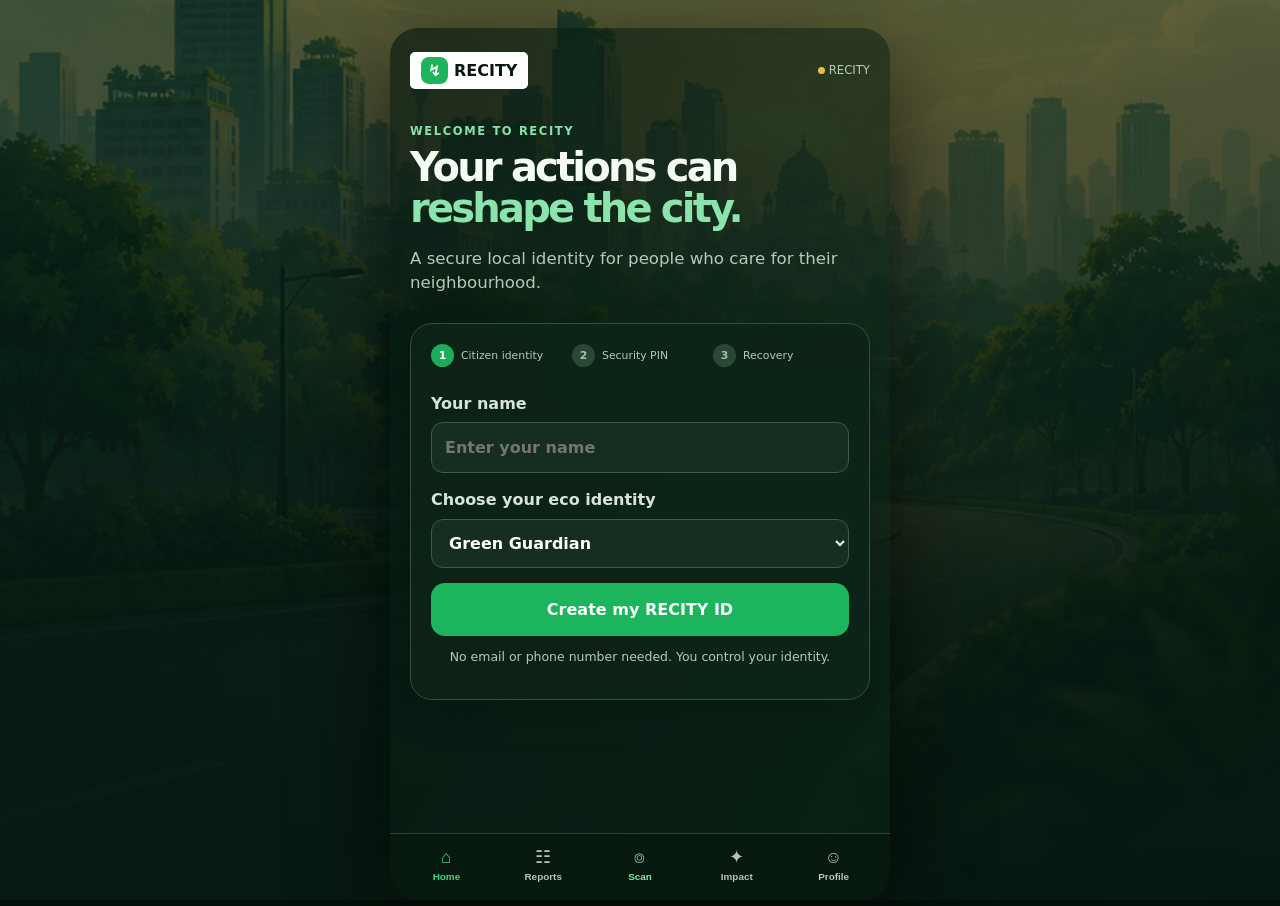
==== index.html @ 8b2c0c82 "Initialize Recity Waste Intelligence OS" ====
<!doctype html><html lang="en"><head><meta charset="UTF-8"/><meta name="viewport" content="width=device-width,initial-scale=1"/><meta name="theme-color" content="#06170f"/><title>RECITY — Waste Intelligence OS</title><link rel="icon" href="public/favicon.svg"/><link rel="stylesheet" href="styles.css"/></head><body><div class="city-scene" aria-hidden="true"></div><main class="app"><header><a class="brand" href="#dashboard"><i>↯</i> RECITY</a><div class="online"><span></span> RECITY</div></header><section id="onboarding" class="screen active"><p class="kicker">WELCOME TO RECITY</p><h1>Your actions can<br/><em>reshape the city.</em></h1><p class="lead">A secure local identity for people who care for their neighbourhood.</p><article class="panel onboarding-card"><div class="step"><b>1</b><span>Citizen identity</span><b>2</b><span>Security PIN</span><b>3</b><span>Recovery</span></div><label>Your name<input id="citizen-name" placeholder="Enter your name" autocomplete="name"/></label><label>Choose your eco identity<select id="eco-title"><option>Seedling</option><option>Eco Explorer</option><option selected>Green Guardian</option><option>City Shaper</option></select></label><button id="start" class="primary">Create my RECITY ID</button><p class="small">No email or phone number needed. You control your identity.</p></article></section><section id="dashboard" class="screen"><p class="kicker">GOOD MORNING</p><div class="title-row"><h1 id="welcome">Green Guardian</h1><button class="avatar" data-go="profile">OG</button></div><p class="recity-id">RECITY ID · <span id="identity">RCY-UDG-7K4P-9X2N</span></p><article class="scan-card"><p class="kicker">WASTE INTELLIGENCE</p><h2>What can this become?</h2><p>Scan waste to get a stable action, safe guidance, and a chance to create impact.</p><button class="light" data-go="scan">Scan waste</button></article><div class="metrics"><article><b>0</b><span>Verified points</span></article><article><b>0 kg</b><span>Waste diverted</span></article><article><b>0</b><span>Actions verified</span></article></div><div class="section-head"><h2>Active reports</h2><button data-go="reports">See all</button></div><article class="report-card"><i class="status-dot"></i><div><b>No reports yet</b><small>Your submitted reports will appear here.</small></div></article></section><section id="scan" class="screen"><button class="back" data-go="dashboard">‹ Back</button><p class="kicker">NEW WASTE CHECK</p><h1>See the next<br/>best action.</h1><article class="upload panel"><div class="scan-icon">⌾</div><h2>Take a clear photo</h2><p>The AI identifies the item. Recity’s safety rules decide the final action.</p><label class="primary">Take or upload a photo<input type="file" id="photo" accept="image/*" capture="environment" hidden/></label></article><aside class="notice"><b>Privacy first</b><span>Your image is analysed securely and never made public without your permission.</span></aside></section><section id="analysis" class="screen"><button class="back" data-go="scan">‹ Back</button><p class="kicker">ANALYSIS RESULT</p><h1>Waste check</h1><div id="photo-preview" class="photo-preview"><span>Photo preview</span></div><article class="decision panel"><p class="kicker">FINAL ACTION</p><h2>Reuse with care</h2><p>Detection is AI-assisted. This recommendation will be made consistent by Recity’s verified safety rules.</p><div class="scores"><span>Reusable <b>0%</b></span><span>Recyclable <b>0%</b></span><span>Hazard <b>0%</b></span></div></article><div class="section-head"><h2>Detected items</h2><span>Awaiting scan</span></div><article class="item"><i>♻</i><div><b>Plastic bottle</b><small>PET · empty · clean</small></div><em>Reusable</em></article><article class="item"><i>♻</i><div><b>Aluminium can</b><small>Metal · recyclable</small></div><em>Recycle</em></article><button class="primary" data-go="reuse">Explore reuse guide</button><button class="secondary" data-go="report">Report for collection</button></section><section id="reuse" class="screen"><button class="back" data-go="analysis">‹ Back</button><p class="kicker">VERIFIED REUSE GUIDE</p><h1>Bottle herb planter</h1><article class="reuse-hero"><span>🌱</span><div><b>Easy · 15 minutes</b><p>Give an empty bottle a useful new role at home.</p></div></article><article class="panel guide"><h2>What you need</h2><p>Clean plastic bottle · scissors · soil · small plant</p><h2>Steps</h2><ol><li>Mark a cutting line.</li><li>Carefully cut the bottle.</li><li>Make drainage holes.</li><li>Add soil and plant.</li></ol><aside>⚠ Ask for help with sharp edges.</aside></article><button class="primary" id="verify-reuse">Mark as completed</button></section><section id="report" class="screen"><button class="back" data-go="analysis">‹ Back</button><p class="kicker">CIVIC REPORT</p><h1>Report this waste</h1><article class="panel form"><label>Report title<input value="Mixed household waste"/></label><label>Notes<textarea placeholder="Add a helpful detail (optional)"></textarea></label><div class="location"><div><b id="location-label">Location not attached</b><small>Sharing a precise location helps the team respond.</small></div><button id="get-location">Use my location</button></div><button id="submit-report" class="primary">Submit report</button></article></section><section id="reports" class="screen"><p class="kicker">YOUR REPORTS</p><h1>Report history</h1><p class="lead">Every update has a clear status and time record.</p><div class="timeline"><article><i class="submitted">✓</i><div><b>Submitted</b><small>Your report was received</small></div><time>Now</time></article><article><i>⌾</i><div><b>AI checked</b><small>Waiting for verification</small></div><time>Next</time></article><article><i>⌾</i><div><b>Verified → Assigned → Collected</b><small>Team workflow begins after verification</small></div></article></div></section><section id="impact" class="screen"><p class="kicker">VERIFIED IMPACT</p><h1>Grow with your city.</h1><article class="impact"><b>0</b><p>Eco points are earned only after a verified action.</p><div><i></i></div><small>Start your first verified action to grow.</small></article><div class="levels"><article class="complete"><i>1</i><b>Seedling</b><small>0 pts</small></article><article class="current"><i>2</i><b>Green Guardian</b><small>200 pts</small></article><article><i>3</i><b>Eco Explorer</b><small>500 pts</small></article><article><i>4</i><b>City Shaper</b><small>1,000 pts</small></article></div></section><section id="profile" class="screen"><p class="kicker">RECITY IDENTITY</p><h1>Profile & security</h1><article class="panel profile"><i>OG</i><div><b id="profile-name">Green Guardian</b><small id="profile-id">RCY-UDG-7K4P-9X2N</small></div></article><article class="panel"><h2>Account security</h2><p>Your PIN is never stored as plain text. Recovery code access will be configured in the secure server phase.</p><button class="secondary">View recovery options</button></article></section><nav><button class="selected" data-go="dashboard">⌂<span>Home</span></button><button data-go="reports">☷<span>Reports</span></button><button data-go="scan" class="scan-nav">⌾<span>Scan</span></button><button data-go="impact">✦<span>Impact</span></button><button data-go="profile">☺<span>Profile</span></button></nav><div id="toast" role="status"></div></main><script src="app.js"></script></body></html>
---- styles.css ----
:root{--ink:#06170f;--panel:#10291c;--line:#31513d;--green:#1db45e;--lime:#dff6cb;--white:#f5faf5;--muted:#b6c9bb}*{box-sizing:border-box}body{margin:0;background:#041009;color:var(--white);font:16px/1.45 Inter,system-ui,sans-serif}.city-scene{position:fixed;inset:0;z-index:-2;background:radial-gradient(circle at 75% 18%,#269b5c55,transparent 28%),linear-gradient(#06170fde,#06170ff8),url('assets/city-green.png') center bottom/cover}.app{width:min(100%,500px);margin:auto;min-height:100vh;padding:24px 20px 104px;background:#06170fad}header{display:flex;justify-content:space-between;align-items:center;margin-bottom:34px}.brand{font-weight:900;text-decoration:none;color:#06170f;background:#fff;padding:7px 11px;border-radius:5px}.brand i{font-style:normal;background:var(--green);color:#fff;border-radius:8px;padding:4px 7px}.online{font-size:.73rem;color:var(--muted)}.online span{display:inline-block;width:7px;height:7px;border-radius:50%;background:#e7bd47}.screen{display:none;animation:up .35s ease}.screen.active{display:block}.kicker{font-size:.72rem;font-weight:900;letter-spacing:.14em;color:#85e4aa;margin:0 0 7px}h1{font-size:2.5rem;line-height:1.04;letter-spacing:-.07em;margin:0 0 13px}h1 em{font-style:normal;color:#8be4ab}.lead{color:var(--muted);font-size:1.04rem}.panel,.report-card,.item{background:#0d2418eF;border:1px solid var(--line);border-radius:22px;padding:20px}.onboarding-card{margin-top:28px}.step{display:grid;grid-template-columns:25px 1fr 25px 1fr 25px 1fr;gap:5px;align-items:center;font-size:.68rem;color:var(--muted);margin-bottom:25px}.step b{display:grid;place-items:center;width:23px;height:23px;background:#1cac5a;border-radius:50%;color:#fff}.step b:nth-of-type(2),.step b:nth-of-type(3){background:#294735;color:#a5c1ae}label{display:grid;gap:7px;font-weight:750;margin:15px 0;color:#d8e4da}input,select,textarea{padding:13px;border-radius:12px;border:1px solid #385d45;background:#162e20;color:#fff;font:inherit}textarea{min-height:94px;resize:vertical}.small{color:var(--muted);font-size:.78rem;text-align:center}.primary,.secondary,.light{font:inherit;font-weight:850;border:0;border-radius:14px;padding:15px 17px;width:100%;cursor:pointer}.primary{background:var(--green);color:#fff}.secondary{background:#173824;color:#bdf0cb;border:1px solid #3c754e;margin-top:12px}.light{background:#fff;color:#087337;width:auto}.title-row,.section-head{display:flex;justify-content:space-between;align-items:center}.title-row h1{margin:0}.avatar{width:42px;height:42px;border:1px solid #7fe7a9;background:#184c2e;color:#fff;border-radius:50%;font-weight:800}.recity-id{font-size:.78rem;color:var(--muted);margin:6px 0 23px}.scan-card{padding:27px;border-radius:26px;background:linear-gradient(135deg,#086630,#18a858);box-shadow:0 12px 35px #0005}.scan-card h2{font-size:1.8rem;margin:5px 0}.scan-card p:not(.kicker){color:#dff3e2;max-width:300px}.metrics{display:grid;grid-template-columns:repeat(3,1fr);gap:9px;margin:22px 0 30px}.metrics article{padding:14px 10px;background:#0d2619d9;border:1px solid var(--line);border-radius:17px}.metrics b{font-size:1.25rem;display:block}.metrics span{font-size:.68rem;color:var(--muted)}.section-head h2{font-size:1.25rem}.section-head button{background:none;border:0;color:#71dc98;font-weight:800}.report-card,.item{display:flex;align-items:center;gap:12px;margin:11px 0;padding:15px}.report-card div,.item div{display:grid;gap:3px;flex:1}.report-card small,.item small{color:var(--muted);font-size:.78rem}.status-dot{width:13px;height:13px;border-radius:50%;background:#e7c755}.status-dot.verified{background:#37c46d}.report-card em,.item em{font-size:.7rem;font-style:normal;padding:6px 8px;border-radius:15px;background:#e2f7de;color:#1b6334;font-weight:900}.back{background:none;border:0;color:#cce1d1;padding:0;font:inherit;margin-bottom:17px;cursor:pointer}.upload{text-align:center;padding:38px 22px;border-style:dashed;border-width:2px}.scan-icon{font-size:4.5rem;color:#8be9ae}.upload p{color:var(--muted)}.notice{display:flex;gap:9px;margin:18px 5px;color:var(--muted);font-size:.78rem}.notice b{color:#a4ebbb}.photo-preview{height:205px;border-radius:22px;background:linear-gradient(140deg,#265b3c,#7ece8b,#0d3d27);display:grid;place-items:center;color:#d5f7db;margin:18px 0}.decision{background:linear-gradient(135deg,#124629,#0e6d3c)}.decision h2{margin:3px 0}.decision p{color:#cfe9d6}.scores{display:flex;gap:7px;flex-wrap:wrap}.scores span{padding:8px 9px;border-radius:12px;background:#e2f8d8;color:#195331;font-size:.72rem;font-weight:700}.scores b{display:block;font-size:1rem}.item i{font-size:1.5rem;color:#89e9a7}.section-head>span{font-size:.75rem;color:var(--muted)}.reuse-hero{display:flex;gap:16px;align-items:center;padding:20px;background:linear-gradient(135deg,#e5f9ce,#fcf1c4);color:#174425;border-radius:22px}.reuse-hero span{font-size:3rem}.reuse-hero p{margin:4px 0 0}.guide h2{font-size:1.1rem;margin-top:20px}.guide ol{padding-left:22px}.guide li{margin:10px 0}.guide aside{padding:12px;background:#542a27;border:1px solid #9d6764;border-radius:12px}.location{display:flex;gap:12px;border-top:1px solid var(--line);padding-top:18px;margin-top:20px}.location div{display:grid;gap:4px;flex:1}.location small{font-size:.75rem;color:var(--muted)}.location button{height:max-content;padding:9px;background:#dbf4dd;border:0;border-radius:10px;color:#146032;font-weight:800}.timeline article{display:grid;grid-template-columns:35px 1fr auto;gap:12px;align-items:center;padding:18px 0;border-bottom:1px solid var(--line)}.timeline i{display:grid;place-items:center;width:30px;height:30px;border-radius:50%;background:#1b4129;font-style:normal}.timeline i.submitted{background:#1ab359}.timeline small{display:block;color:var(--muted);font-size:.78rem}.timeline time{font-size:.72rem;color:var(--muted)}.impact{padding:25px;border-radius:23px;background:linear-gradient(135deg,#d9f8cd,#fff2bf);color:#15512c}.impact b{font-size:3.8rem}.impact p{margin:0 0 16px}.impact div{height:12px;border-radius:20px;background:#a9d4a5;overflow:hidden}.impact i{display:block;width:48%;height:100%;background:#14a852;animation:fill 1.2s ease}.impact small{display:block;margin-top:9px}.levels{display:grid;gap:10px;margin-top:23px}.levels article{display:grid;grid-template-columns:35px 1fr auto;gap:10px;align-items:center;border:1px solid var(--line);border-radius:16px;padding:13px;color:var(--muted)}.levels i{display:grid;place-items:center;width:30px;height:30px;border-radius:50%;background:#274837;color:#fff;font-style:normal}.levels b{color:#fff}.levels .complete i,.levels .current i{background:var(--green)}.levels .current{border-color:#50d27c;box-shadow:0 0 0 2px #40c46624}.profile{display:flex;align-items:center;gap:15px}.profile>i{display:grid;place-items:center;width:50px;height:50px;border-radius:50%;background:#1da658;font-style:normal;font-weight:900}.profile div{display:grid;gap:4px}.profile small{color:var(--muted)}nav{position:fixed;bottom:0;left:50%;transform:translateX(-50%);width:min(100%,500px);padding:12px 8px 17px;background:#081a10f5;border-top:1px solid #284735;display:grid;grid-template-columns:repeat(5,1fr);z-index:2}nav button{border:0;background:none;color:#b4c5b7;display:grid;gap:3px;place-items:center;font-size:1.1rem;cursor:pointer}nav span{font-size:.62rem;font-weight:750}nav .selected{color:#47d77a}.scan-nav{color:#84eaa8!important}#toast{position:fixed;bottom:92px;left:50%;transform:translate(-50%,20px);opacity:0;transition:.3s;background:#dcf7d9;color:#195b2e;padding:12px 15px;border-radius:12px;font-weight:800;font-size:.85rem;z-index:3;white-space:nowrap}#toast.show{opacity:1;transform:translate(-50%,0)}@keyframes up{from{opacity:0;transform:translateY(10px)}to{opacity:1;transform:none}}@keyframes fill{from{width:0}to{width:48%}}@media(min-width:650px){body{padding:28px}.app{border-radius:28px;box-shadow:0 30px 90px #0009;min-height:850px}nav{border-radius:0 0 28px 28px}}
/* Recity v2.1 visual system — city-led, animated, and mobile-first */
.city-scene{background:linear-gradient(180deg,#06170f9e 0%,#06170fe6 65%,#06170ff5 100%),url('assets/city-green.png') center bottom/cover no-repeat!important;animation:cityBreathe 16s ease-in-out infinite alternate}
.app{background:linear-gradient(120deg,#06170fa8,#09271775)!important}
.scan-card{min-height:330px;text-align:center;align-items:center;display:flex;flex-direction:column;justify-content:center;background:linear-gradient(145deg,#075027e8,#17a959d9)!important;position:relative;overflow:hidden}
.scan-card::before{content:'⌾';position:absolute;font-size:15rem;line-height:1;color:#b7f8c21c;right:-44px;top:-32px}.scan-card>*{position:relative}.scan-card h2{font-size:2.15rem}.scan-card p:not(.kicker){max-width:285px}.scan-card .light{margin-top:10px}
.panel,.report-card,.item,.levels article{backdrop-filter:blur(12px);box-shadow:0 14px 36px #0000002b}.metrics article{background:#0c261bd9!important}.upload{background:linear-gradient(145deg,#0c3c25eF,#0d2d1fee)!important}.photo-preview{box-shadow:inset 0 0 0 1px #a4f4b33b,0 12px 30px #0006}.impact,.reuse-hero{box-shadow:0 14px 34px #0004}@keyframes cityBreathe{from{background-position:center 54%}to{background-position:center 48%}}
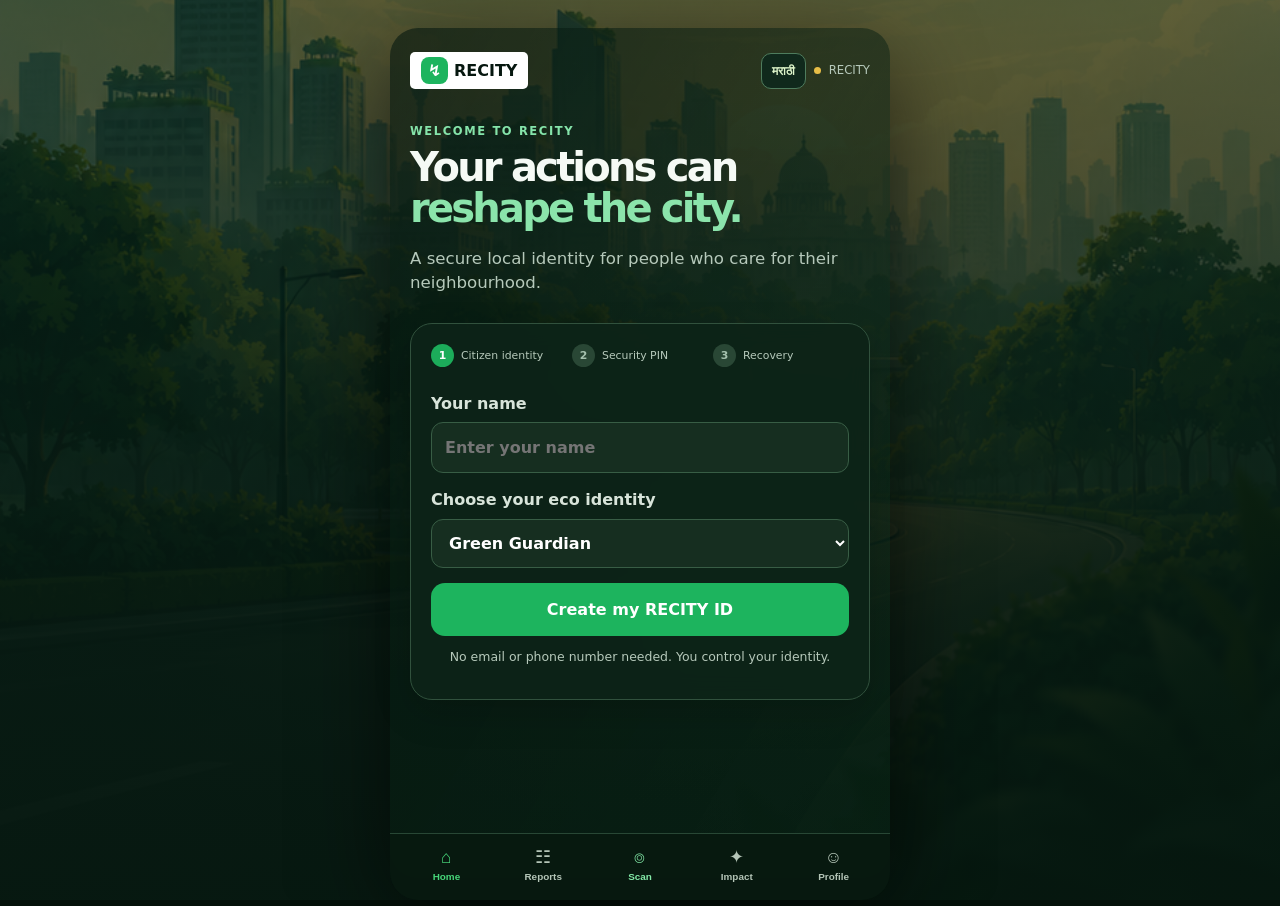
==== commit 24e65ce3: "Add Marathi switch and mobile-first layout refinements" ====
--- a/index.html
+++ b/index.html
@@ -1 +1 @@
-<!doctype html><html lang="en"><head><meta charset="UTF-8"/><meta name="viewport" content="width=device-width,initial-scale=1"/><meta name="theme-color" content="#06170f"/><title>RECITY — Waste Intelligence OS</title><link rel="icon" href="public/favicon.svg"/><link rel="stylesheet" href="styles.css"/></head><body><div class="city-scene" aria-hidden="true"></div><main class="app"><header><a class="brand" href="#dashboard"><i>↯</i> RECITY</a><div class="online"><span></span> RECITY</div></header><section id="onboarding" class="screen active"><p class="kicker">WELCOME TO RECITY</p><h1>Your actions can<br/><em>reshape the city.</em></h1><p class="lead">A secure local identity for people who care for their neighbourhood.</p><article class="panel onboarding-card"><div class="step"><b>1</b><span>Citizen identity</span><b>2</b><span>Security PIN</span><b>3</b><span>Recovery</span></div><label>Your name<input id="citizen-name" placeholder="Enter your name" autocomplete="name"/></label><label>Choose your eco identity<select id="eco-title"><option>Seedling</option><option>Eco Explorer</option><option selected>Green Guardian</option><option>City Shaper</option></select></label><button id="start" class="primary">Create my RECITY ID</button><p class="small">No email or phone number needed. You control your identity.</p></article></section><section id="dashboard" class="screen"><p class="kicker">GOOD MORNING</p><div class="title-row"><h1 id="welcome">Green Guardian</h1><button class="avatar" data-go="profile">OG</button></div><p class="recity-id">RECITY ID · <span id="identity">RCY-UDG-7K4P-9X2N</span></p><article class="scan-card"><p class="kicker">WASTE INTELLIGENCE</p><h2>What can this become?</h2><p>Scan waste to get a stable action, safe guidance, and a chance to create impact.</p><button class="light" data-go="scan">Scan waste</button></article><div class="metrics"><article><b>0</b><span>Verified points</span></article><article><b>0 kg</b><span>Waste diverted</span></article><article><b>0</b><span>Actions verified</span></article></div><div class="section-head"><h2>Active reports</h2><button data-go="reports">See all</button></div><article class="report-card"><i class="status-dot"></i><div><b>No reports yet</b><small>Your submitted reports will appear here.</small></div></article></section><section id="scan" class="screen"><button class="back" data-go="dashboard">‹ Back</button><p class="kicker">NEW WASTE CHECK</p><h1>See the next<br/>best action.</h1><article class="upload panel"><div class="scan-icon">⌾</div><h2>Take a clear photo</h2><p>The AI identifies the item. Recity’s safety rules decide the final action.</p><label class="primary">Take or upload a photo<input type="file" id="photo" accept="image/*" capture="environment" hidden/></label></article><aside class="notice"><b>Privacy first</b><span>Your image is analysed securely and never made public without your permission.</span></aside></section><section id="analysis" class="screen"><button class="back" data-go="scan">‹ Back</button><p class="kicker">ANALYSIS RESULT</p><h1>Waste check</h1><div id="photo-preview" class="photo-preview"><span>Photo preview</span></div><article class="decision panel"><p class="kicker">FINAL ACTION</p><h2>Reuse with care</h2><p>Detection is AI-assisted. This recommendation will be made consistent by Recity’s verified safety rules.</p><div class="scores"><span>Reusable <b>0%</b></span><span>Recyclable <b>0%</b></span><span>Hazard <b>0%</b></span></div></article><div class="section-head"><h2>Detected items</h2><span>Awaiting scan</span></div><article class="item"><i>♻</i><div><b>Plastic bottle</b><small>PET · empty · clean</small></div><em>Reusable</em></article><article class="item"><i>♻</i><div><b>Aluminium can</b><small>Metal · recyclable</small></div><em>Recycle</em></article><button class="primary" data-go="reuse">Explore reuse guide</button><button class="secondary" data-go="report">Report for collection</button></section><section id="reuse" class="screen"><button class="back" data-go="analysis">‹ Back</button><p class="kicker">VERIFIED REUSE GUIDE</p><h1>Bottle herb planter</h1><article class="reuse-hero"><span>🌱</span><div><b>Easy · 15 minutes</b><p>Give an empty bottle a useful new role at home.</p></div></article><article class="panel guide"><h2>What you need</h2><p>Clean plastic bottle · scissors · soil · small plant</p><h2>Steps</h2><ol><li>Mark a cutting line.</li><li>Carefully cut the bottle.</li><li>Make drainage holes.</li><li>Add soil and plant.</li></ol><aside>⚠ Ask for help with sharp edges.</aside></article><button class="primary" id="verify-reuse">Mark as completed</button></section><section id="report" class="screen"><button class="back" data-go="analysis">‹ Back</button><p class="kicker">CIVIC REPORT</p><h1>Report this waste</h1><article class="panel form"><label>Report title<input value="Mixed household waste"/></label><label>Notes<textarea placeholder="Add a helpful detail (optional)"></textarea></label><div class="location"><div><b id="location-label">Location not attached</b><small>Sharing a precise location helps the team respond.</small></div><button id="get-location">Use my location</button></div><button id="submit-report" class="primary">Submit report</button></article></section><section id="reports" class="screen"><p class="kicker">YOUR REPORTS</p><h1>Report history</h1><p class="lead">Every update has a clear status and time record.</p><div class="timeline"><article><i class="submitted">✓</i><div><b>Submitted</b><small>Your report was received</small></div><time>Now</time></article><article><i>⌾</i><div><b>AI checked</b><small>Waiting for verification</small></div><time>Next</time></article><article><i>⌾</i><div><b>Verified → Assigned → Collected</b><small>Team workflow begins after verification</small></div></article></div></section><section id="impact" class="screen"><p class="kicker">VERIFIED IMPACT</p><h1>Grow with your city.</h1><article class="impact"><b>0</b><p>Eco points are earned only after a verified action.</p><div><i></i></div><small>Start your first verified action to grow.</small></article><div class="levels"><article class="complete"><i>1</i><b>Seedling</b><small>0 pts</small></article><article class="current"><i>2</i><b>Green Guardian</b><small>200 pts</small></article><article><i>3</i><b>Eco Explorer</b><small>500 pts</small></article><article><i>4</i><b>City Shaper</b><small>1,000 pts</small></article></div></section><section id="profile" class="screen"><p class="kicker">RECITY IDENTITY</p><h1>Profile & security</h1><article class="panel profile"><i>OG</i><div><b id="profile-name">Green Guardian</b><small id="profile-id">RCY-UDG-7K4P-9X2N</small></div></article><article class="panel"><h2>Account security</h2><p>Your PIN is never stored as plain text. Recovery code access will be configured in the secure server phase.</p><button class="secondary">View recovery options</button></article></section><nav><button class="selected" data-go="dashboard">⌂<span>Home</span></button><button data-go="reports">☷<span>Reports</span></button><button data-go="scan" class="scan-nav">⌾<span>Scan</span></button><button data-go="impact">✦<span>Impact</span></button><button data-go="profile">☺<span>Profile</span></button></nav><div id="toast" role="status"></div></main><script src="app.js"></script></body></html>
+<!doctype html><html lang="en"><head><meta charset="UTF-8"/><meta name="viewport" content="width=device-width,initial-scale=1"/><meta name="theme-color" content="#06170f"/><title>RECITY — Waste Intelligence OS</title><link rel="icon" href="public/favicon.svg"/><link rel="stylesheet" href="styles.css"/></head><body><div class="city-scene" aria-hidden="true"></div><main class="app"><header><a class="brand" href="#dashboard"><i>↯</i> RECITY</a><div class="online"><button id="language-toggle" type="button" aria-label="Switch language">मराठी</button><span></span> RECITY</div></header><section id="onboarding" class="screen active"><p class="kicker">WELCOME TO RECITY</p><h1>Your actions can<br/><em>reshape the city.</em></h1><p class="lead">A secure local identity for people who care for their neighbourhood.</p><article class="panel onboarding-card"><div class="step"><b>1</b><span>Citizen identity</span><b>2</b><span>Security PIN</span><b>3</b><span>Recovery</span></div><label>Your name<input id="citizen-name" placeholder="Enter your name" autocomplete="name"/></label><label>Choose your eco identity<select id="eco-title"><option>Seedling</option><option>Eco Explorer</option><option selected>Green Guardian</option><option>City Shaper</option></select></label><button id="start" class="primary">Create my RECITY ID</button><p class="small">No email or phone number needed. You control your identity.</p></article></section><section id="dashboard" class="screen"><p class="kicker">GOOD MORNING</p><div class="title-row"><h1 id="welcome">Green Guardian</h1><button class="avatar" data-go="profile">OG</button></div><p class="recity-id">RECITY ID · <span id="identity">RCY-UDG-7K4P-9X2N</span></p><article class="scan-card"><p class="kicker">WASTE INTELLIGENCE</p><h2>What can this become?</h2><p>Scan waste to get a stable action, safe guidance, and a chance to create impact.</p><button class="light" data-go="scan">Scan waste</button></article><div class="metrics"><article><b>0</b><span>Verified points</span></article><article><b>0 kg</b><span>Waste diverted</span></article><article><b>0</b><span>Actions verified</span></article></div><div class="section-head"><h2>Active reports</h2><button data-go="reports">See all</button></div><article class="report-card"><i class="status-dot"></i><div><b>No reports yet</b><small>Your submitted reports will appear here.</small></div></article></section><section id="scan" class="screen"><button class="back" data-go="dashboard">‹ Back</button><p class="kicker">NEW WASTE CHECK</p><h1>See the next<br/>best action.</h1><article class="upload panel"><div class="scan-icon">⌾</div><h2>Take a clear photo</h2><p>The AI identifies the item. Recity’s safety rules decide the final action.</p><label class="primary">Take or upload a photo<input type="file" id="photo" accept="image/*" capture="environment" hidden/></label></article><aside class="notice"><b>Privacy first</b><span>Your image is analysed securely and never made public without your permission.</span></aside></section><section id="analysis" class="screen"><button class="back" data-go="scan">‹ Back</button><p class="kicker">ANALYSIS RESULT</p><h1>Waste check</h1><div id="photo-preview" class="photo-preview"><span>Photo preview</span></div><article class="decision panel"><p class="kicker">FINAL ACTION</p><h2>Reuse with care</h2><p>Detection is AI-assisted. This recommendation will be made consistent by Recity’s verified safety rules.</p><div class="scores"><span>Reusable <b>0%</b></span><span>Recyclable <b>0%</b></span><span>Hazard <b>0%</b></span></div></article><div class="section-head"><h2>Detected items</h2><span>Awaiting scan</span></div><article class="item"><i>♻</i><div><b>Plastic bottle</b><small>PET · empty · clean</small></div><em>Reusable</em></article><article class="item"><i>♻</i><div><b>Aluminium can</b><small>Metal · recyclable</small></div><em>Recycle</em></article><button class="primary" data-go="reuse">Explore reuse guide</button><button class="secondary" data-go="report">Report for collection</button></section><section id="reuse" class="screen"><button class="back" data-go="analysis">‹ Back</button><p class="kicker">VERIFIED REUSE GUIDE</p><h1>Bottle herb planter</h1><article class="reuse-hero"><span>🌱</span><div><b>Easy · 15 minutes</b><p>Give an empty bottle a useful new role at home.</p></div></article><article class="panel guide"><h2>What you need</h2><p>Clean plastic bottle · scissors · soil · small plant</p><h2>Steps</h2><ol><li>Mark a cutting line.</li><li>Carefully cut the bottle.</li><li>Make drainage holes.</li><li>Add soil and plant.</li></ol><aside>⚠ Ask for help with sharp edges.</aside></article><button class="primary" id="verify-reuse">Mark as completed</button></section><section id="report" class="screen"><button class="back" data-go="analysis">‹ Back</button><p class="kicker">CIVIC REPORT</p><h1>Report this waste</h1><article class="panel form"><label>Report title<input value="Mixed household waste"/></label><label>Notes<textarea placeholder="Add a helpful detail (optional)"></textarea></label><div class="location"><div><b id="location-label">Location not attached</b><small>Sharing a precise location helps the team respond.</small></div><button id="get-location">Use my location</button></div><button id="submit-report" class="primary">Submit report</button></article></section><section id="reports" class="screen"><p class="kicker">YOUR REPORTS</p><h1>Report history</h1><p class="lead">Every update has a clear status and time record.</p><div class="timeline"><article><i class="submitted">✓</i><div><b>Submitted</b><small>Your report was received</small></div><time>Now</time></article><article><i>⌾</i><div><b>AI checked</b><small>Waiting for verification</small></div><time>Next</time></article><article><i>⌾</i><div><b>Verified → Assigned → Collected</b><small>Team workflow begins after verification</small></div></article></div></section><section id="impact" class="screen"><p class="kicker">VERIFIED IMPACT</p><h1>Grow with your city.</h1><article class="impact"><b>0</b><p>Eco points are earned only after a verified action.</p><div><i></i></div><small>Start your first verified action to grow.</small></article><div class="levels"><article class="complete"><i>1</i><b>Seedling</b><small>0 pts</small></article><article class="current"><i>2</i><b>Green Guardian</b><small>200 pts</small></article><article><i>3</i><b>Eco Explorer</b><small>500 pts</small></article><article><i>4</i><b>City Shaper</b><small>1,000 pts</small></article></div></section><section id="profile" class="screen"><p class="kicker">RECITY IDENTITY</p><h1>Profile & security</h1><article class="panel profile"><i>OG</i><div><b id="profile-name">Green Guardian</b><small id="profile-id">RCY-UDG-7K4P-9X2N</small></div></article><article class="panel"><h2>Account security</h2><p>Your PIN is never stored as plain text. Recovery code access will be configured in the secure server phase.</p><button class="secondary">View recovery options</button></article></section><nav><button class="selected" data-go="dashboard">⌂<span>Home</span></button><button data-go="reports">☷<span>Reports</span></button><button data-go="scan" class="scan-nav">⌾<span>Scan</span></button><button data-go="impact">✦<span>Impact</span></button><button data-go="profile">☺<span>Profile</span></button></nav><div id="toast" role="status"></div></main><script src="app.js"></script></body></html>
--- a/styles.css
+++ b/styles.css
@@ -5,3 +5,4 @@
 .scan-card{min-height:330px;text-align:center;align-items:center;display:flex;flex-direction:column;justify-content:center;background:linear-gradient(145deg,#075027e8,#17a959d9)!important;position:relative;overflow:hidden}
 .scan-card::before{content:'⌾';position:absolute;font-size:15rem;line-height:1;color:#b7f8c21c;right:-44px;top:-32px}.scan-card>*{position:relative}.scan-card h2{font-size:2.15rem}.scan-card p:not(.kicker){max-width:285px}.scan-card .light{margin-top:10px}
 .panel,.report-card,.item,.levels article{backdrop-filter:blur(12px);box-shadow:0 14px 36px #0000002b}.metrics article{background:#0c261bd9!important}.upload{background:linear-gradient(145deg,#0c3c25eF,#0d2d1fee)!important}.photo-preview{box-shadow:inset 0 0 0 1px #a4f4b33b,0 12px 30px #0006}.impact,.reuse-hero{box-shadow:0 14px 34px #0004}@keyframes cityBreathe{from{background-position:center 54%}to{background-position:center 48%}}
+.online{display:flex;align-items:center;gap:8px}.online button{min-height:36px;padding:6px 10px;border:1px solid #4e7c5d;border-radius:10px;background:#10291c;color:#dff6cb;font:700 .72rem system-ui;cursor:pointer}@media(max-width:480px){body{font-size:16px}.app{padding:18px 15px calc(106px + env(safe-area-inset-bottom))}header{margin-bottom:25px}.city-scene{background-position:center bottom}h1{font-size:2.25rem}.scan-card{min-height:300px;padding:24px 18px}.scan-card h2{font-size:1.9rem}.metrics{gap:7px}.metrics article{min-height:78px;padding:13px 8px}.metrics span{line-height:1.25}.panel,.report-card,.item{border-radius:18px;padding:16px}.primary,.secondary{min-height:50px}nav{padding:10px 5px calc(13px + env(safe-area-inset-bottom))}nav button{min-height:46px}.location{align-items:flex-start;flex-direction:column}.location button{width:100%;min-height:42px}}
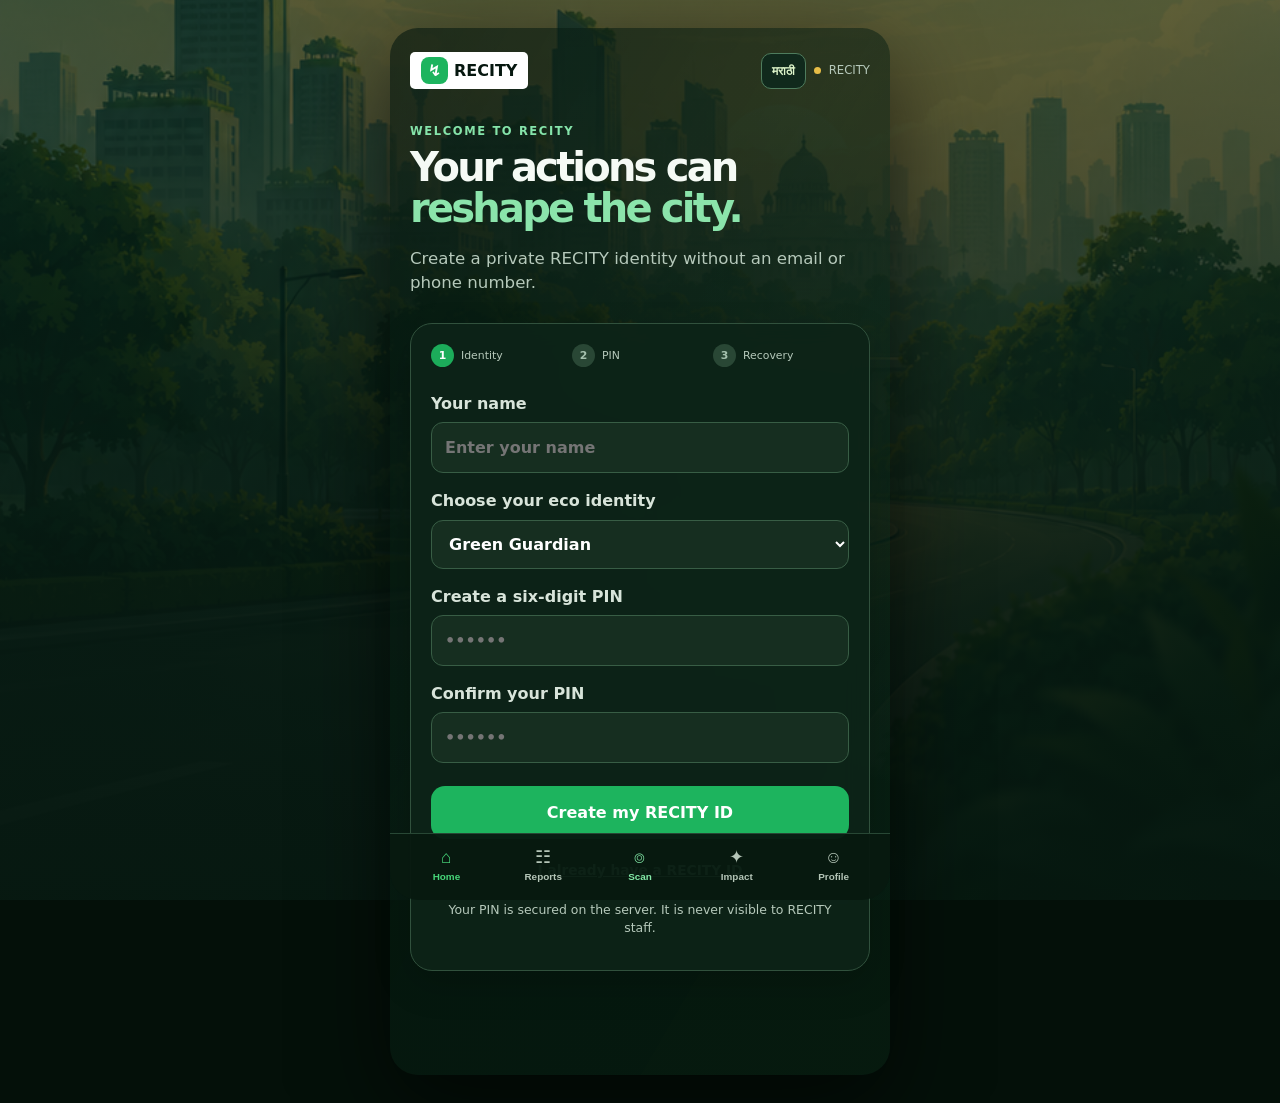
==== commit e3d8d4cf: "Add secure RECITY ID and PIN authentication" ====
--- a/index.html
+++ b/index.html
@@ -1 +1 @@
-<!doctype html><html lang="en"><head><meta charset="UTF-8"/><meta name="viewport" content="width=device-width,initial-scale=1"/><meta name="theme-color" content="#06170f"/><title>RECITY — Waste Intelligence OS</title><link rel="icon" href="public/favicon.svg"/><link rel="stylesheet" href="styles.css"/></head><body><div class="city-scene" aria-hidden="true"></div><main class="app"><header><a class="brand" href="#dashboard"><i>↯</i> RECITY</a><div class="online"><button id="language-toggle" type="button" aria-label="Switch language">मराठी</button><span></span> RECITY</div></header><section id="onboarding" class="screen active"><p class="kicker">WELCOME TO RECITY</p><h1>Your actions can<br/><em>reshape the city.</em></h1><p class="lead">A secure local identity for people who care for their neighbourhood.</p><article class="panel onboarding-card"><div class="step"><b>1</b><span>Citizen identity</span><b>2</b><span>Security PIN</span><b>3</b><span>Recovery</span></div><label>Your name<input id="citizen-name" placeholder="Enter your name" autocomplete="name"/></label><label>Choose your eco identity<select id="eco-title"><option>Seedling</option><option>Eco Explorer</option><option selected>Green Guardian</option><option>City Shaper</option></select></label><button id="start" class="primary">Create my RECITY ID</button><p class="small">No email or phone number needed. You control your identity.</p></article></section><section id="dashboard" class="screen"><p class="kicker">GOOD MORNING</p><div class="title-row"><h1 id="welcome">Green Guardian</h1><button class="avatar" data-go="profile">OG</button></div><p class="recity-id">RECITY ID · <span id="identity">RCY-UDG-7K4P-9X2N</span></p><article class="scan-card"><p class="kicker">WASTE INTELLIGENCE</p><h2>What can this become?</h2><p>Scan waste to get a stable action, safe guidance, and a chance to create impact.</p><button class="light" data-go="scan">Scan waste</button></article><div class="metrics"><article><b>0</b><span>Verified points</span></article><article><b>0 kg</b><span>Waste diverted</span></article><article><b>0</b><span>Actions verified</span></article></div><div class="section-head"><h2>Active reports</h2><button data-go="reports">See all</button></div><article class="report-card"><i class="status-dot"></i><div><b>No reports yet</b><small>Your submitted reports will appear here.</small></div></article></section><section id="scan" class="screen"><button class="back" data-go="dashboard">‹ Back</button><p class="kicker">NEW WASTE CHECK</p><h1>See the next<br/>best action.</h1><article class="upload panel"><div class="scan-icon">⌾</div><h2>Take a clear photo</h2><p>The AI identifies the item. Recity’s safety rules decide the final action.</p><label class="primary">Take or upload a photo<input type="file" id="photo" accept="image/*" capture="environment" hidden/></label></article><aside class="notice"><b>Privacy first</b><span>Your image is analysed securely and never made public without your permission.</span></aside></section><section id="analysis" class="screen"><button class="back" data-go="scan">‹ Back</button><p class="kicker">ANALYSIS RESULT</p><h1>Waste check</h1><div id="photo-preview" class="photo-preview"><span>Photo preview</span></div><article class="decision panel"><p class="kicker">FINAL ACTION</p><h2>Reuse with care</h2><p>Detection is AI-assisted. This recommendation will be made consistent by Recity’s verified safety rules.</p><div class="scores"><span>Reusable <b>0%</b></span><span>Recyclable <b>0%</b></span><span>Hazard <b>0%</b></span></div></article><div class="section-head"><h2>Detected items</h2><span>Awaiting scan</span></div><article class="item"><i>♻</i><div><b>Plastic bottle</b><small>PET · empty · clean</small></div><em>Reusable</em></article><article class="item"><i>♻</i><div><b>Aluminium can</b><small>Metal · recyclable</small></div><em>Recycle</em></article><button class="primary" data-go="reuse">Explore reuse guide</button><button class="secondary" data-go="report">Report for collection</button></section><section id="reuse" class="screen"><button class="back" data-go="analysis">‹ Back</button><p class="kicker">VERIFIED REUSE GUIDE</p><h1>Bottle herb planter</h1><article class="reuse-hero"><span>🌱</span><div><b>Easy · 15 minutes</b><p>Give an empty bottle a useful new role at home.</p></div></article><article class="panel guide"><h2>What you need</h2><p>Clean plastic bottle · scissors · soil · small plant</p><h2>Steps</h2><ol><li>Mark a cutting line.</li><li>Carefully cut the bottle.</li><li>Make drainage holes.</li><li>Add soil and plant.</li></ol><aside>⚠ Ask for help with sharp edges.</aside></article><button class="primary" id="verify-reuse">Mark as completed</button></section><section id="report" class="screen"><button class="back" data-go="analysis">‹ Back</button><p class="kicker">CIVIC REPORT</p><h1>Report this waste</h1><article class="panel form"><label>Report title<input value="Mixed household waste"/></label><label>Notes<textarea placeholder="Add a helpful detail (optional)"></textarea></label><div class="location"><div><b id="location-label">Location not attached</b><small>Sharing a precise location helps the team respond.</small></div><button id="get-location">Use my location</button></div><button id="submit-report" class="primary">Submit report</button></article></section><section id="reports" class="screen"><p class="kicker">YOUR REPORTS</p><h1>Report history</h1><p class="lead">Every update has a clear status and time record.</p><div class="timeline"><article><i class="submitted">✓</i><div><b>Submitted</b><small>Your report was received</small></div><time>Now</time></article><article><i>⌾</i><div><b>AI checked</b><small>Waiting for verification</small></div><time>Next</time></article><article><i>⌾</i><div><b>Verified → Assigned → Collected</b><small>Team workflow begins after verification</small></div></article></div></section><section id="impact" class="screen"><p class="kicker">VERIFIED IMPACT</p><h1>Grow with your city.</h1><article class="impact"><b>0</b><p>Eco points are earned only after a verified action.</p><div><i></i></div><small>Start your first verified action to grow.</small></article><div class="levels"><article class="complete"><i>1</i><b>Seedling</b><small>0 pts</small></article><article class="current"><i>2</i><b>Green Guardian</b><small>200 pts</small></article><article><i>3</i><b>Eco Explorer</b><small>500 pts</small></article><article><i>4</i><b>City Shaper</b><small>1,000 pts</small></article></div></section><section id="profile" class="screen"><p class="kicker">RECITY IDENTITY</p><h1>Profile & security</h1><article class="panel profile"><i>OG</i><div><b id="profile-name">Green Guardian</b><small id="profile-id">RCY-UDG-7K4P-9X2N</small></div></article><article class="panel"><h2>Account security</h2><p>Your PIN is never stored as plain text. Recovery code access will be configured in the secure server phase.</p><button class="secondary">View recovery options</button></article></section><nav><button class="selected" data-go="dashboard">⌂<span>Home</span></button><button data-go="reports">☷<span>Reports</span></button><button data-go="scan" class="scan-nav">⌾<span>Scan</span></button><button data-go="impact">✦<span>Impact</span></button><button data-go="profile">☺<span>Profile</span></button></nav><div id="toast" role="status"></div></main><script src="app.js"></script></body></html>
+<!doctype html><html lang="en"><head><meta charset="UTF-8"/><meta name="viewport" content="width=device-width,initial-scale=1"/><meta name="theme-color" content="#06170f"/><title>RECITY — Waste Intelligence OS</title><link rel="icon" href="public/favicon.svg"/><link rel="stylesheet" href="styles.css"/></head><body><div class="city-scene" aria-hidden="true"></div><main class="app"><header><a class="brand" href="#dashboard"><i>↯</i> RECITY</a><div class="online"><button id="language-toggle" type="button" aria-label="Switch language">मराठी</button><span></span> RECITY</div></header><section id="onboarding" class="screen active"><p class="kicker">WELCOME TO RECITY</p><h1>Your actions can<br/><em>reshape the city.</em></h1><p class="lead">Create a private RECITY identity without an email or phone number.</p><article class="panel onboarding-card"><div class="step"><b>1</b><span>Identity</span><b>2</b><span>PIN</span><b>3</b><span>Recovery</span></div><label>Your name<input id="citizen-name" placeholder="Enter your name" autocomplete="name"/></label><label>Choose your eco identity<select id="eco-title"><option>Seedling</option><option>Eco Explorer</option><option selected>Green Guardian</option><option>City Shaper</option></select></label><label>Create a six-digit PIN<input id="pin" type="password" inputmode="numeric" pattern="[0-9]{6}" maxlength="6" placeholder="••••••" autocomplete="new-password"/></label><label>Confirm your PIN<input id="pin-confirm" type="password" inputmode="numeric" pattern="[0-9]{6}" maxlength="6" placeholder="••••••" autocomplete="new-password"/></label><button id="start" class="primary">Create my RECITY ID</button><button class="text-button" data-go="signin">I already have a RECITY ID</button><p class="small">Your PIN is secured on the server. It is never visible to RECITY staff.</p></article></section><section id="signin" class="screen"><button class="back" data-go="onboarding">‹ Back</button><p class="kicker">WELCOME BACK</p><h1>Sign in to RECITY</h1><article class="panel onboarding-card"><label>RECITY ID<input id="login-id" placeholder="RCY-UDG-XXXX-XXXX" autocomplete="username" autocapitalize="characters"/></label><label>Six-digit PIN<input id="login-pin" type="password" inputmode="numeric" pattern="[0-9]{6}" maxlength="6" placeholder="••••••" autocomplete="current-password"/></label><button id="login" class="primary">Sign in securely</button><p class="small">Five incorrect attempts temporarily lock the account for your protection.</p></article></section><section id="dashboard" class="screen"><p class="kicker">GOOD MORNING</p><div class="title-row"><h1 id="welcome">Green Guardian</h1><button class="avatar" data-go="profile">OG</button></div><p class="recity-id">RECITY ID · <span id="identity">RCY-UDG-7K4P-9X2N</span></p><article class="scan-card"><p class="kicker">WASTE INTELLIGENCE</p><h2>What can this become?</h2><p>Scan waste to get a stable action, safe guidance, and a chance to create impact.</p><button class="light" data-go="scan">Scan waste</button></article><div class="metrics"><article><b>0</b><span>Verified points</span></article><article><b>0 kg</b><span>Waste diverted</span></article><article><b>0</b><span>Actions verified</span></article></div><div class="section-head"><h2>Active reports</h2><button data-go="reports">See all</button></div><article class="report-card"><i class="status-dot"></i><div><b>No reports yet</b><small>Your submitted reports will appear here.</small></div></article></section><section id="scan" class="screen"><button class="back" data-go="dashboard">‹ Back</button><p class="kicker">NEW WASTE CHECK</p><h1>See the next<br/>best action.</h1><article class="upload panel"><div class="scan-icon">⌾</div><h2>Take a clear photo</h2><p>The AI identifies the item. Recity’s safety rules decide the final action.</p><label class="primary">Take or upload a photo<input type="file" id="photo" accept="image/*" capture="environment" hidden/></label></article><aside class="notice"><b>Privacy first</b><span>Your image is analysed securely and never made public without your permission.</span></aside></section><section id="analysis" class="screen"><button class="back" data-go="scan">‹ Back</button><p class="kicker">ANALYSIS RESULT</p><h1>Waste check</h1><div id="photo-preview" class="photo-preview"><span>Photo preview</span></div><article class="decision panel"><p class="kicker">FINAL ACTION</p><h2>Reuse with care</h2><p>Detection is AI-assisted. This recommendation will be made consistent by Recity’s verified safety rules.</p><div class="scores"><span>Reusable <b>0%</b></span><span>Recyclable <b>0%</b></span><span>Hazard <b>0%</b></span></div></article><div class="section-head"><h2>Detected items</h2><span>Awaiting scan</span></div><article class="item"><i>♻</i><div><b>Plastic bottle</b><small>PET · empty · clean</small></div><em>Reusable</em></article><article class="item"><i>♻</i><div><b>Aluminium can</b><small>Metal · recyclable</small></div><em>Recycle</em></article><button class="primary" data-go="reuse">Explore reuse guide</button><button class="secondary" data-go="report">Report for collection</button></section><section id="reuse" class="screen"><button class="back" data-go="analysis">‹ Back</button><p class="kicker">VERIFIED REUSE GUIDE</p><h1>Bottle herb planter</h1><article class="reuse-hero"><span>🌱</span><div><b>Easy · 15 minutes</b><p>Give an empty bottle a useful new role at home.</p></div></article><article class="panel guide"><h2>What you need</h2><p>Clean plastic bottle · scissors · soil · small plant</p><h2>Steps</h2><ol><li>Mark a cutting line.</li><li>Carefully cut the bottle.</li><li>Make drainage holes.</li><li>Add soil and plant.</li></ol><aside>⚠ Ask for help with sharp edges.</aside></article><button class="primary" id="verify-reuse">Mark as completed</button></section><section id="report" class="screen"><button class="back" data-go="analysis">‹ Back</button><p class="kicker">CIVIC REPORT</p><h1>Report this waste</h1><article class="panel form"><label>Report title<input value="Mixed household waste"/></label><label>Notes<textarea placeholder="Add a helpful detail (optional)"></textarea></label><div class="location"><div><b id="location-label">Location not attached</b><small>Sharing a precise location helps the team respond.</small></div><button id="get-location">Use my location</button></div><button id="submit-report" class="primary">Submit report</button></article></section><section id="reports" class="screen"><p class="kicker">YOUR REPORTS</p><h1>Report history</h1><p class="lead">Every update has a clear status and time record.</p><div class="timeline"><article><i class="submitted">✓</i><div><b>Submitted</b><small>Your report was received</small></div><time>Now</time></article><article><i>⌾</i><div><b>AI checked</b><small>Waiting for verification</small></div><time>Next</time></article><article><i>⌾</i><div><b>Verified → Assigned → Collected</b><small>Team workflow begins after verification</small></div></article></div></section><section id="impact" class="screen"><p class="kicker">VERIFIED IMPACT</p><h1>Grow with your city.</h1><article class="impact"><b>0</b><p>Eco points are earned only after a verified action.</p><div><i></i></div><small>Start your first verified action to grow.</small></article><div class="levels"><article class="complete"><i>1</i><b>Seedling</b><small>0 pts</small></article><article class="current"><i>2</i><b>Green Guardian</b><small>200 pts</small></article><article><i>3</i><b>Eco Explorer</b><small>500 pts</small></article><article><i>4</i><b>City Shaper</b><small>1,000 pts</small></article></div></section><section id="profile" class="screen"><p class="kicker">YOUR RECITY PROFILE</p><h1>My contribution</h1><article class="panel profile-overview"><div class="profile-mark">🌿</div><div><b id="profile-name">Green Guardian</b><small id="profile-id">RCY-UDG-7K4P-9X2N</small><span>Citizen member · Just getting started</span></div></article><section class="contribution"><div class="section-head"><h2>Your contribution</h2><span>Verified only</span></div><div class="contribution-grid"><article><b>0</b><span>Reports resolved</span></article><article><b>0 kg</b><span>Waste diverted</span></article><article><b>0</b><span>Items reused</span></article><article><b>0</b><span>Eco points</span></article></div></section><article class="panel contribution-note"><span>✦</span><div><b>Your impact starts with one action.</b><p>Scan waste, report a cleanup need, or complete a reuse guide to begin building verified contribution.</p></div></article><article class="panel"><h2>Account security</h2><p>Your RECITY ID is private to you. PIN and recovery controls will be available here after secure account setup.</p><button class="secondary">View recovery options</button></article></section><nav><button class="selected" data-go="dashboard">⌂<span>Home</span></button><button data-go="reports">☷<span>Reports</span></button><button data-go="scan" class="scan-nav">⌾<span>Scan</span></button><button data-go="impact">✦<span>Impact</span></button><button data-go="profile">☺<span>Profile</span></button></nav><div id="toast" role="status"></div></main><script src="app.js"></script></body></html>
--- a/styles.css
+++ b/styles.css
@@ -6,3 +6,5 @@
 .scan-card::before{content:'⌾';position:absolute;font-size:15rem;line-height:1;color:#b7f8c21c;right:-44px;top:-32px}.scan-card>*{position:relative}.scan-card h2{font-size:2.15rem}.scan-card p:not(.kicker){max-width:285px}.scan-card .light{margin-top:10px}
 .panel,.report-card,.item,.levels article{backdrop-filter:blur(12px);box-shadow:0 14px 36px #0000002b}.metrics article{background:#0c261bd9!important}.upload{background:linear-gradient(145deg,#0c3c25eF,#0d2d1fee)!important}.photo-preview{box-shadow:inset 0 0 0 1px #a4f4b33b,0 12px 30px #0006}.impact,.reuse-hero{box-shadow:0 14px 34px #0004}@keyframes cityBreathe{from{background-position:center 54%}to{background-position:center 48%}}
 .online{display:flex;align-items:center;gap:8px}.online button{min-height:36px;padding:6px 10px;border:1px solid #4e7c5d;border-radius:10px;background:#10291c;color:#dff6cb;font:700 .72rem system-ui;cursor:pointer}@media(max-width:480px){body{font-size:16px}.app{padding:18px 15px calc(106px + env(safe-area-inset-bottom))}header{margin-bottom:25px}.city-scene{background-position:center bottom}h1{font-size:2.25rem}.scan-card{min-height:300px;padding:24px 18px}.scan-card h2{font-size:1.9rem}.metrics{gap:7px}.metrics article{min-height:78px;padding:13px 8px}.metrics span{line-height:1.25}.panel,.report-card,.item{border-radius:18px;padding:16px}.primary,.secondary{min-height:50px}nav{padding:10px 5px calc(13px + env(safe-area-inset-bottom))}nav button{min-height:46px}.location{align-items:flex-start;flex-direction:column}.location button{width:100%;min-height:42px}}
+.profile-overview{display:flex;align-items:center;gap:15px;background:linear-gradient(135deg,#123a25ed,#0d2619ed)}.profile-mark{display:grid;place-items:center;width:62px;height:62px;flex:0 0 62px;border-radius:20px;background:#1aa65727;font-size:2rem}.profile-overview div:last-child{display:grid;gap:4px}.profile-overview b{font-size:1.25rem}.profile-overview small,.profile-overview span{color:var(--muted);font-size:.78rem}.contribution{margin:27px 0}.contribution-grid{display:grid;grid-template-columns:repeat(2,1fr);gap:10px}.contribution-grid article{min-height:106px;padding:16px;border:1px solid var(--line);border-radius:18px;background:#0d2619dc;display:grid;align-content:center;gap:5px}.contribution-grid b{font-size:1.55rem;color:#8de7a9}.contribution-grid span{font-size:.78rem;color:var(--muted);line-height:1.25}.contribution-note{display:flex;gap:13px;align-items:flex-start}.contribution-note>span{display:grid;place-items:center;flex:0 0 35px;width:35px;height:35px;border-radius:12px;background:#1c9e51;color:#fff}.contribution-note b{font-size:.97rem}.contribution-note p{margin:5px 0 0;color:var(--muted);font-size:.84rem}.profile-overview~.panel{margin-top:18px}
+.text-button{width:100%;margin-top:13px;padding:10px;border:0;background:transparent;color:#8fe8ad;font:800 .86rem system-ui;text-decoration:underline;cursor:pointer}.onboarding-card label{margin-top:16px}.onboarding-card input{min-height:48px}.onboarding-card .primary{margin-top:8px}
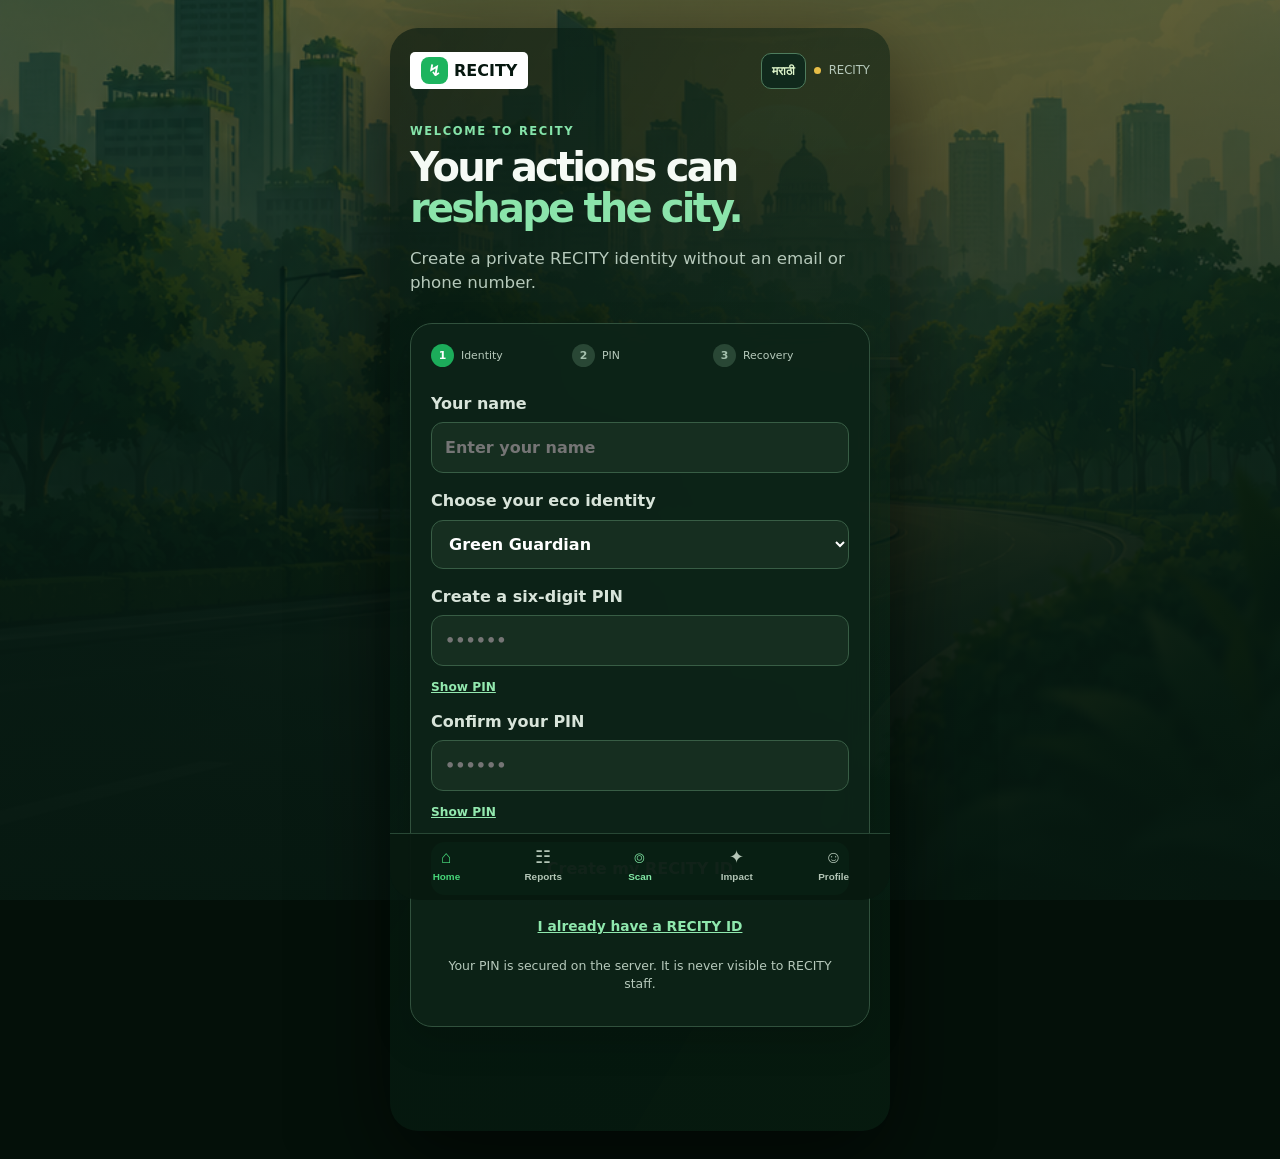
==== commit 77b142a0: "Add show PIN controls to RECITY authentication" ====
--- a/index.html
+++ b/index.html
@@ -1 +1 @@
-<!doctype html><html lang="en"><head><meta charset="UTF-8"/><meta name="viewport" content="width=device-width,initial-scale=1"/><meta name="theme-color" content="#06170f"/><title>RECITY — Waste Intelligence OS</title><link rel="icon" href="public/favicon.svg"/><link rel="stylesheet" href="styles.css"/></head><body><div class="city-scene" aria-hidden="true"></div><main class="app"><header><a class="brand" href="#dashboard"><i>↯</i> RECITY</a><div class="online"><button id="language-toggle" type="button" aria-label="Switch language">मराठी</button><span></span> RECITY</div></header><section id="onboarding" class="screen active"><p class="kicker">WELCOME TO RECITY</p><h1>Your actions can<br/><em>reshape the city.</em></h1><p class="lead">Create a private RECITY identity without an email or phone number.</p><article class="panel onboarding-card"><div class="step"><b>1</b><span>Identity</span><b>2</b><span>PIN</span><b>3</b><span>Recovery</span></div><label>Your name<input id="citizen-name" placeholder="Enter your name" autocomplete="name"/></label><label>Choose your eco identity<select id="eco-title"><option>Seedling</option><option>Eco Explorer</option><option selected>Green Guardian</option><option>City Shaper</option></select></label><label>Create a six-digit PIN<input id="pin" type="password" inputmode="numeric" pattern="[0-9]{6}" maxlength="6" placeholder="••••••" autocomplete="new-password"/></label><label>Confirm your PIN<input id="pin-confirm" type="password" inputmode="numeric" pattern="[0-9]{6}" maxlength="6" placeholder="••••••" autocomplete="new-password"/></label><button id="start" class="primary">Create my RECITY ID</button><button class="text-button" data-go="signin">I already have a RECITY ID</button><p class="small">Your PIN is secured on the server. It is never visible to RECITY staff.</p></article></section><section id="signin" class="screen"><button class="back" data-go="onboarding">‹ Back</button><p class="kicker">WELCOME BACK</p><h1>Sign in to RECITY</h1><article class="panel onboarding-card"><label>RECITY ID<input id="login-id" placeholder="RCY-UDG-XXXX-XXXX" autocomplete="username" autocapitalize="characters"/></label><label>Six-digit PIN<input id="login-pin" type="password" inputmode="numeric" pattern="[0-9]{6}" maxlength="6" placeholder="••••••" autocomplete="current-password"/></label><button id="login" class="primary">Sign in securely</button><p class="small">Five incorrect attempts temporarily lock the account for your protection.</p></article></section><section id="dashboard" class="screen"><p class="kicker">GOOD MORNING</p><div class="title-row"><h1 id="welcome">Green Guardian</h1><button class="avatar" data-go="profile">OG</button></div><p class="recity-id">RECITY ID · <span id="identity">RCY-UDG-7K4P-9X2N</span></p><article class="scan-card"><p class="kicker">WASTE INTELLIGENCE</p><h2>What can this become?</h2><p>Scan waste to get a stable action, safe guidance, and a chance to create impact.</p><button class="light" data-go="scan">Scan waste</button></article><div class="metrics"><article><b>0</b><span>Verified points</span></article><article><b>0 kg</b><span>Waste diverted</span></article><article><b>0</b><span>Actions verified</span></article></div><div class="section-head"><h2>Active reports</h2><button data-go="reports">See all</button></div><article class="report-card"><i class="status-dot"></i><div><b>No reports yet</b><small>Your submitted reports will appear here.</small></div></article></section><section id="scan" class="screen"><button class="back" data-go="dashboard">‹ Back</button><p class="kicker">NEW WASTE CHECK</p><h1>See the next<br/>best action.</h1><article class="upload panel"><div class="scan-icon">⌾</div><h2>Take a clear photo</h2><p>The AI identifies the item. Recity’s safety rules decide the final action.</p><label class="primary">Take or upload a photo<input type="file" id="photo" accept="image/*" capture="environment" hidden/></label></article><aside class="notice"><b>Privacy first</b><span>Your image is analysed securely and never made public without your permission.</span></aside></section><section id="analysis" class="screen"><button class="back" data-go="scan">‹ Back</button><p class="kicker">ANALYSIS RESULT</p><h1>Waste check</h1><div id="photo-preview" class="photo-preview"><span>Photo preview</span></div><article class="decision panel"><p class="kicker">FINAL ACTION</p><h2>Reuse with care</h2><p>Detection is AI-assisted. This recommendation will be made consistent by Recity’s verified safety rules.</p><div class="scores"><span>Reusable <b>0%</b></span><span>Recyclable <b>0%</b></span><span>Hazard <b>0%</b></span></div></article><div class="section-head"><h2>Detected items</h2><span>Awaiting scan</span></div><article class="item"><i>♻</i><div><b>Plastic bottle</b><small>PET · empty · clean</small></div><em>Reusable</em></article><article class="item"><i>♻</i><div><b>Aluminium can</b><small>Metal · recyclable</small></div><em>Recycle</em></article><button class="primary" data-go="reuse">Explore reuse guide</button><button class="secondary" data-go="report">Report for collection</button></section><section id="reuse" class="screen"><button class="back" data-go="analysis">‹ Back</button><p class="kicker">VERIFIED REUSE GUIDE</p><h1>Bottle herb planter</h1><article class="reuse-hero"><span>🌱</span><div><b>Easy · 15 minutes</b><p>Give an empty bottle a useful new role at home.</p></div></article><article class="panel guide"><h2>What you need</h2><p>Clean plastic bottle · scissors · soil · small plant</p><h2>Steps</h2><ol><li>Mark a cutting line.</li><li>Carefully cut the bottle.</li><li>Make drainage holes.</li><li>Add soil and plant.</li></ol><aside>⚠ Ask for help with sharp edges.</aside></article><button class="primary" id="verify-reuse">Mark as completed</button></section><section id="report" class="screen"><button class="back" data-go="analysis">‹ Back</button><p class="kicker">CIVIC REPORT</p><h1>Report this waste</h1><article class="panel form"><label>Report title<input value="Mixed household waste"/></label><label>Notes<textarea placeholder="Add a helpful detail (optional)"></textarea></label><div class="location"><div><b id="location-label">Location not attached</b><small>Sharing a precise location helps the team respond.</small></div><button id="get-location">Use my location</button></div><button id="submit-report" class="primary">Submit report</button></article></section><section id="reports" class="screen"><p class="kicker">YOUR REPORTS</p><h1>Report history</h1><p class="lead">Every update has a clear status and time record.</p><div class="timeline"><article><i class="submitted">✓</i><div><b>Submitted</b><small>Your report was received</small></div><time>Now</time></article><article><i>⌾</i><div><b>AI checked</b><small>Waiting for verification</small></div><time>Next</time></article><article><i>⌾</i><div><b>Verified → Assigned → Collected</b><small>Team workflow begins after verification</small></div></article></div></section><section id="impact" class="screen"><p class="kicker">VERIFIED IMPACT</p><h1>Grow with your city.</h1><article class="impact"><b>0</b><p>Eco points are earned only after a verified action.</p><div><i></i></div><small>Start your first verified action to grow.</small></article><div class="levels"><article class="complete"><i>1</i><b>Seedling</b><small>0 pts</small></article><article class="current"><i>2</i><b>Green Guardian</b><small>200 pts</small></article><article><i>3</i><b>Eco Explorer</b><small>500 pts</small></article><article><i>4</i><b>City Shaper</b><small>1,000 pts</small></article></div></section><section id="profile" class="screen"><p class="kicker">YOUR RECITY PROFILE</p><h1>My contribution</h1><article class="panel profile-overview"><div class="profile-mark">🌿</div><div><b id="profile-name">Green Guardian</b><small id="profile-id">RCY-UDG-7K4P-9X2N</small><span>Citizen member · Just getting started</span></div></article><section class="contribution"><div class="section-head"><h2>Your contribution</h2><span>Verified only</span></div><div class="contribution-grid"><article><b>0</b><span>Reports resolved</span></article><article><b>0 kg</b><span>Waste diverted</span></article><article><b>0</b><span>Items reused</span></article><article><b>0</b><span>Eco points</span></article></div></section><article class="panel contribution-note"><span>✦</span><div><b>Your impact starts with one action.</b><p>Scan waste, report a cleanup need, or complete a reuse guide to begin building verified contribution.</p></div></article><article class="panel"><h2>Account security</h2><p>Your RECITY ID is private to you. PIN and recovery controls will be available here after secure account setup.</p><button class="secondary">View recovery options</button></article></section><nav><button class="selected" data-go="dashboard">⌂<span>Home</span></button><button data-go="reports">☷<span>Reports</span></button><button data-go="scan" class="scan-nav">⌾<span>Scan</span></button><button data-go="impact">✦<span>Impact</span></button><button data-go="profile">☺<span>Profile</span></button></nav><div id="toast" role="status"></div></main><script src="app.js"></script></body></html>
+<!doctype html><html lang="en"><head><meta charset="UTF-8"/><meta name="viewport" content="width=device-width,initial-scale=1"/><meta name="theme-color" content="#06170f"/><title>RECITY — Waste Intelligence OS</title><link rel="icon" href="public/favicon.svg"/><link rel="stylesheet" href="styles.css"/></head><body><div class="city-scene" aria-hidden="true"></div><main class="app"><header><a class="brand" href="#dashboard"><i>↯</i> RECITY</a><div class="online"><button id="language-toggle" type="button" aria-label="Switch language">मराठी</button><span></span> RECITY</div></header><section id="onboarding" class="screen active"><p class="kicker">WELCOME TO RECITY</p><h1>Your actions can<br/><em>reshape the city.</em></h1><p class="lead">Create a private RECITY identity without an email or phone number.</p><article class="panel onboarding-card"><div class="step"><b>1</b><span>Identity</span><b>2</b><span>PIN</span><b>3</b><span>Recovery</span></div><label>Your name<input id="citizen-name" placeholder="Enter your name" autocomplete="name"/></label><label>Choose your eco identity<select id="eco-title"><option>Seedling</option><option>Eco Explorer</option><option selected>Green Guardian</option><option>City Shaper</option></select></label><label>Create a six-digit PIN<input id="pin" type="password" inputmode="numeric" pattern="[0-9]{6}" maxlength="6" placeholder="••••••" autocomplete="new-password"/><button type="button" class="pin-toggle" data-pin-toggle="pin">Show PIN</button></label><label>Confirm your PIN<input id="pin-confirm" type="password" inputmode="numeric" pattern="[0-9]{6}" maxlength="6" placeholder="••••••" autocomplete="new-password"/><button type="button" class="pin-toggle" data-pin-toggle="pin-confirm">Show PIN</button></label><button id="start" class="primary">Create my RECITY ID</button><button class="text-button" data-go="signin">I already have a RECITY ID</button><p class="small">Your PIN is secured on the server. It is never visible to RECITY staff.</p></article></section><section id="signin" class="screen"><button class="back" data-go="onboarding">‹ Back</button><p class="kicker">WELCOME BACK</p><h1>Sign in to RECITY</h1><article class="panel onboarding-card"><label>RECITY ID<input id="login-id" placeholder="RCY-UDG-XXXX-XXXX" autocomplete="username" autocapitalize="characters"/></label><label>Six-digit PIN<input id="login-pin" type="password" inputmode="numeric" pattern="[0-9]{6}" maxlength="6" placeholder="••••••" autocomplete="current-password"/><button type="button" class="pin-toggle" data-pin-toggle="login-pin">Show PIN</button></label><button id="login" class="primary">Sign in securely</button><p class="small">Five incorrect attempts temporarily lock the account for your protection.</p></article></section><section id="dashboard" class="screen"><p class="kicker">GOOD MORNING</p><div class="title-row"><h1 id="welcome">Green Guardian</h1><button class="avatar" data-go="profile">OG</button></div><p class="recity-id">RECITY ID · <span id="identity">RCY-UDG-7K4P-9X2N</span></p><article class="scan-card"><p class="kicker">WASTE INTELLIGENCE</p><h2>What can this become?</h2><p>Scan waste to get a stable action, safe guidance, and a chance to create impact.</p><button class="light" data-go="scan">Scan waste</button></article><div class="metrics"><article><b>0</b><span>Verified points</span></article><article><b>0 kg</b><span>Waste diverted</span></article><article><b>0</b><span>Actions verified</span></article></div><div class="section-head"><h2>Active reports</h2><button data-go="reports">See all</button></div><article class="report-card"><i class="status-dot"></i><div><b>No reports yet</b><small>Your submitted reports will appear here.</small></div></article></section><section id="scan" class="screen"><button class="back" data-go="dashboard">‹ Back</button><p class="kicker">NEW WASTE CHECK</p><h1>See the next<br/>best action.</h1><article class="upload panel"><div class="scan-icon">⌾</div><h2>Take a clear photo</h2><p>The AI identifies the item. Recity’s safety rules decide the final action.</p><label class="primary">Take or upload a photo<input type="file" id="photo" accept="image/*" capture="environment" hidden/></label></article><aside class="notice"><b>Privacy first</b><span>Your image is analysed securely and never made public without your permission.</span></aside></section><section id="analysis" class="screen"><button class="back" data-go="scan">‹ Back</button><p class="kicker">ANALYSIS RESULT</p><h1>Waste check</h1><div id="photo-preview" class="photo-preview"><span>Photo preview</span></div><article class="decision panel"><p class="kicker">FINAL ACTION</p><h2>Reuse with care</h2><p>Detection is AI-assisted. This recommendation will be made consistent by Recity’s verified safety rules.</p><div class="scores"><span>Reusable <b>0%</b></span><span>Recyclable <b>0%</b></span><span>Hazard <b>0%</b></span></div></article><div class="section-head"><h2>Detected items</h2><span>Awaiting scan</span></div><article class="item"><i>♻</i><div><b>Plastic bottle</b><small>PET · empty · clean</small></div><em>Reusable</em></article><article class="item"><i>♻</i><div><b>Aluminium can</b><small>Metal · recyclable</small></div><em>Recycle</em></article><button class="primary" data-go="reuse">Explore reuse guide</button><button class="secondary" data-go="report">Report for collection</button></section><section id="reuse" class="screen"><button class="back" data-go="analysis">‹ Back</button><p class="kicker">VERIFIED REUSE GUIDE</p><h1>Bottle herb planter</h1><article class="reuse-hero"><span>🌱</span><div><b>Easy · 15 minutes</b><p>Give an empty bottle a useful new role at home.</p></div></article><article class="panel guide"><h2>What you need</h2><p>Clean plastic bottle · scissors · soil · small plant</p><h2>Steps</h2><ol><li>Mark a cutting line.</li><li>Carefully cut the bottle.</li><li>Make drainage holes.</li><li>Add soil and plant.</li></ol><aside>⚠ Ask for help with sharp edges.</aside></article><button class="primary" id="verify-reuse">Mark as completed</button></section><section id="report" class="screen"><button class="back" data-go="analysis">‹ Back</button><p class="kicker">CIVIC REPORT</p><h1>Report this waste</h1><article class="panel form"><label>Report title<input value="Mixed household waste"/></label><label>Notes<textarea placeholder="Add a helpful detail (optional)"></textarea></label><div class="location"><div><b id="location-label">Location not attached</b><small>Sharing a precise location helps the team respond.</small></div><button id="get-location">Use my location</button></div><button id="submit-report" class="primary">Submit report</button></article></section><section id="reports" class="screen"><p class="kicker">YOUR REPORTS</p><h1>Report history</h1><p class="lead">Every update has a clear status and time record.</p><div class="timeline"><article><i class="submitted">✓</i><div><b>Submitted</b><small>Your report was received</small></div><time>Now</time></article><article><i>⌾</i><div><b>AI checked</b><small>Waiting for verification</small></div><time>Next</time></article><article><i>⌾</i><div><b>Verified → Assigned → Collected</b><small>Team workflow begins after verification</small></div></article></div></section><section id="impact" class="screen"><p class="kicker">VERIFIED IMPACT</p><h1>Grow with your city.</h1><article class="impact"><b>0</b><p>Eco points are earned only after a verified action.</p><div><i></i></div><small>Start your first verified action to grow.</small></article><div class="levels"><article class="complete"><i>1</i><b>Seedling</b><small>0 pts</small></article><article class="current"><i>2</i><b>Green Guardian</b><small>200 pts</small></article><article><i>3</i><b>Eco Explorer</b><small>500 pts</small></article><article><i>4</i><b>City Shaper</b><small>1,000 pts</small></article></div></section><section id="profile" class="screen"><p class="kicker">YOUR RECITY PROFILE</p><h1>My contribution</h1><article class="panel profile-overview"><div class="profile-mark">🌿</div><div><b id="profile-name">Green Guardian</b><small id="profile-id">RCY-UDG-7K4P-9X2N</small><span>Citizen member · Just getting started</span></div></article><section class="contribution"><div class="section-head"><h2>Your contribution</h2><span>Verified only</span></div><div class="contribution-grid"><article><b>0</b><span>Reports resolved</span></article><article><b>0 kg</b><span>Waste diverted</span></article><article><b>0</b><span>Items reused</span></article><article><b>0</b><span>Eco points</span></article></div></section><article class="panel contribution-note"><span>✦</span><div><b>Your impact starts with one action.</b><p>Scan waste, report a cleanup need, or complete a reuse guide to begin building verified contribution.</p></div></article><article class="panel"><h2>Account security</h2><p>Your RECITY ID is private to you. PIN and recovery controls will be available here after secure account setup.</p><button class="secondary">View recovery options</button></article></section><nav><button class="selected" data-go="dashboard">⌂<span>Home</span></button><button data-go="reports">☷<span>Reports</span></button><button data-go="scan" class="scan-nav">⌾<span>Scan</span></button><button data-go="impact">✦<span>Impact</span></button><button data-go="profile">☺<span>Profile</span></button></nav><div id="toast" role="status"></div></main><script src="app.js"></script></body></html>
--- a/styles.css
+++ b/styles.css
@@ -8,3 +8,4 @@
 .online{display:flex;align-items:center;gap:8px}.online button{min-height:36px;padding:6px 10px;border:1px solid #4e7c5d;border-radius:10px;background:#10291c;color:#dff6cb;font:700 .72rem system-ui;cursor:pointer}@media(max-width:480px){body{font-size:16px}.app{padding:18px 15px calc(106px + env(safe-area-inset-bottom))}header{margin-bottom:25px}.city-scene{background-position:center bottom}h1{font-size:2.25rem}.scan-card{min-height:300px;padding:24px 18px}.scan-card h2{font-size:1.9rem}.metrics{gap:7px}.metrics article{min-height:78px;padding:13px 8px}.metrics span{line-height:1.25}.panel,.report-card,.item{border-radius:18px;padding:16px}.primary,.secondary{min-height:50px}nav{padding:10px 5px calc(13px + env(safe-area-inset-bottom))}nav button{min-height:46px}.location{align-items:flex-start;flex-direction:column}.location button{width:100%;min-height:42px}}
 .profile-overview{display:flex;align-items:center;gap:15px;background:linear-gradient(135deg,#123a25ed,#0d2619ed)}.profile-mark{display:grid;place-items:center;width:62px;height:62px;flex:0 0 62px;border-radius:20px;background:#1aa65727;font-size:2rem}.profile-overview div:last-child{display:grid;gap:4px}.profile-overview b{font-size:1.25rem}.profile-overview small,.profile-overview span{color:var(--muted);font-size:.78rem}.contribution{margin:27px 0}.contribution-grid{display:grid;grid-template-columns:repeat(2,1fr);gap:10px}.contribution-grid article{min-height:106px;padding:16px;border:1px solid var(--line);border-radius:18px;background:#0d2619dc;display:grid;align-content:center;gap:5px}.contribution-grid b{font-size:1.55rem;color:#8de7a9}.contribution-grid span{font-size:.78rem;color:var(--muted);line-height:1.25}.contribution-note{display:flex;gap:13px;align-items:flex-start}.contribution-note>span{display:grid;place-items:center;flex:0 0 35px;width:35px;height:35px;border-radius:12px;background:#1c9e51;color:#fff}.contribution-note b{font-size:.97rem}.contribution-note p{margin:5px 0 0;color:var(--muted);font-size:.84rem}.profile-overview~.panel{margin-top:18px}
 .text-button{width:100%;margin-top:13px;padding:10px;border:0;background:transparent;color:#8fe8ad;font:800 .86rem system-ui;text-decoration:underline;cursor:pointer}.onboarding-card label{margin-top:16px}.onboarding-card input{min-height:48px}.onboarding-card .primary{margin-top:8px}
+.pin-toggle{justify-self:start;padding:7px 0 0;border:0;background:transparent;color:#93e9af;font:800 .76rem system-ui;cursor:pointer;text-decoration:underline}
